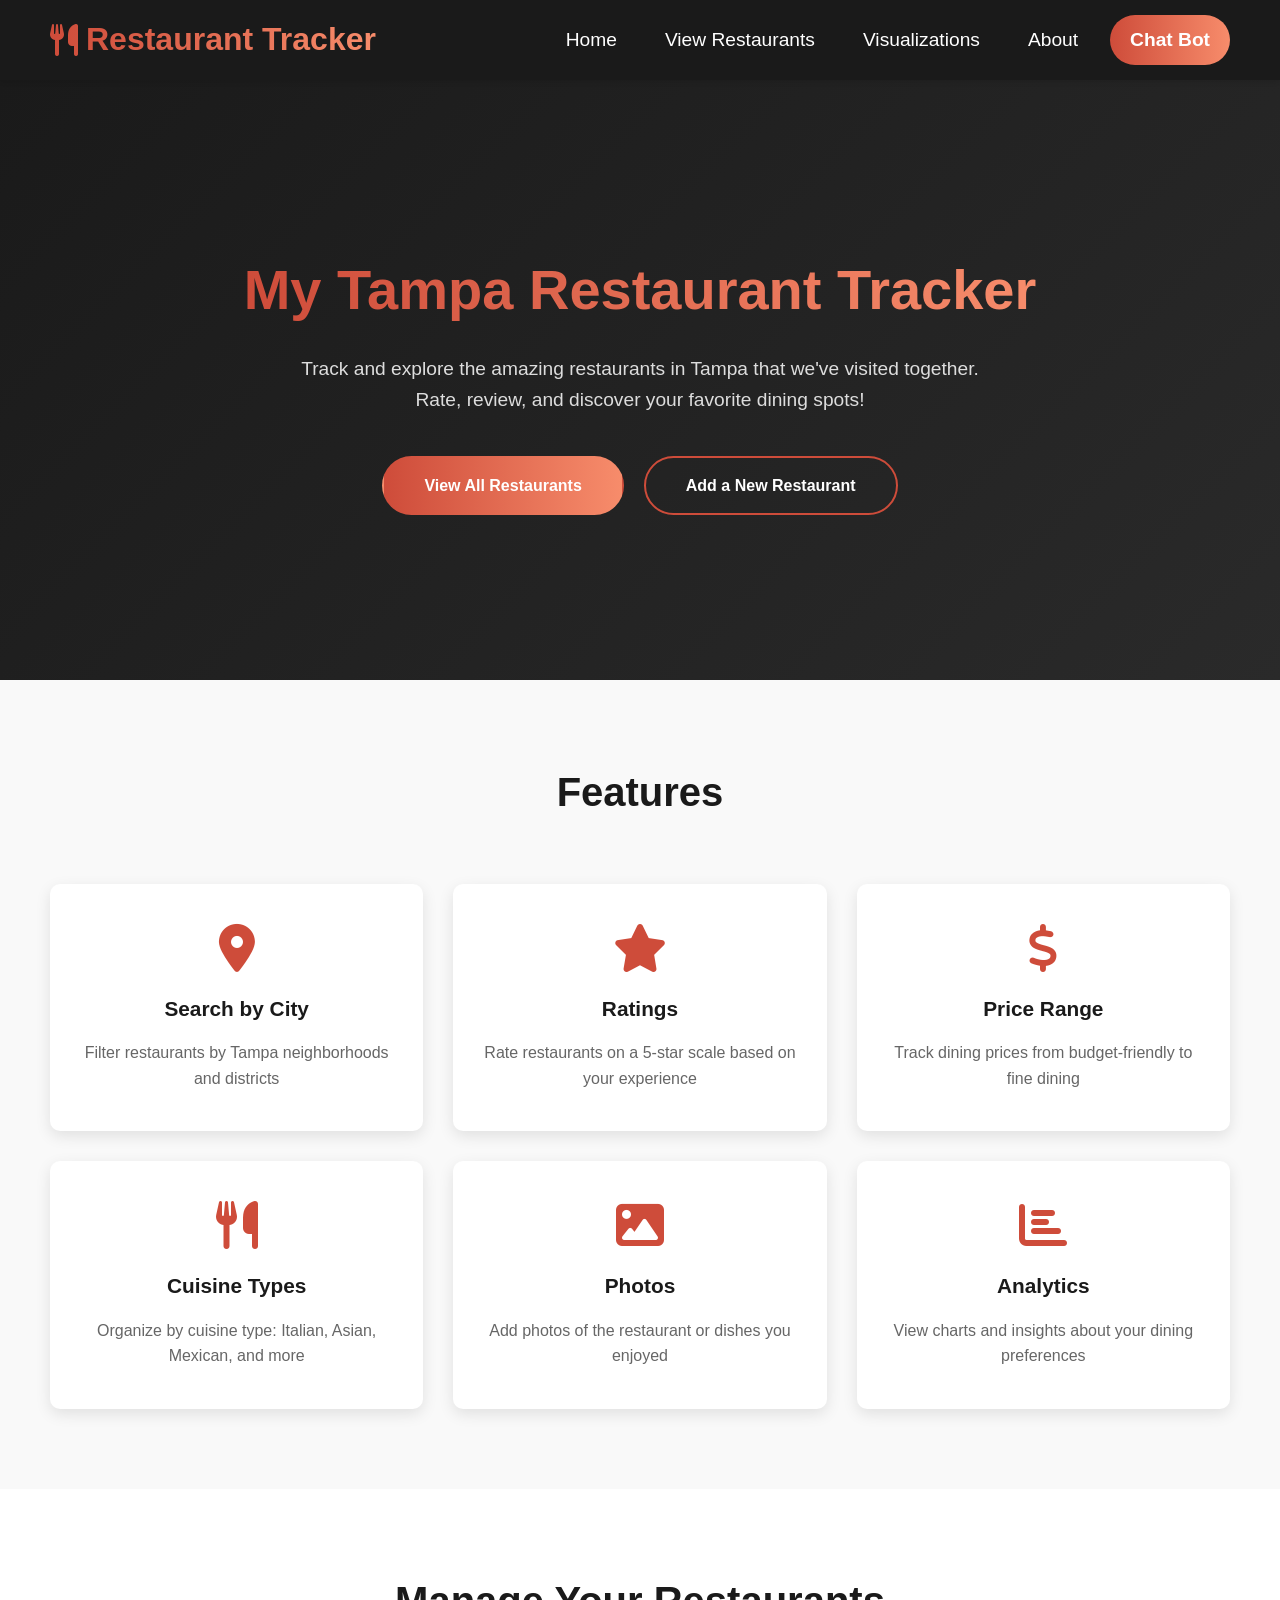
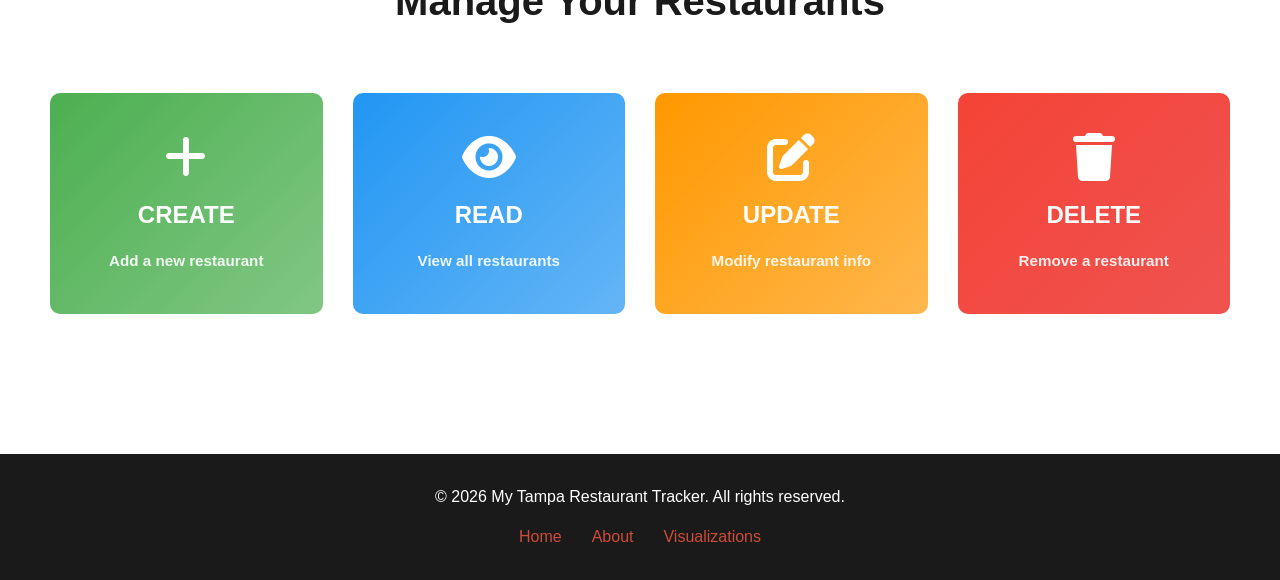
==== My-Tampa-Restaurant-Tracker/index.html @ 0e8261d6 "Finished all logic excluding botpress bot" ====
<!DOCTYPE html>
<html lang="en">
<head>
    <meta charset="UTF-8">
    <meta name="viewport" content="width=device-width, initial-scale=1.0">
    <title>Our Restaurant Tracker</title>
    <link rel="stylesheet" href="styles.css">
    <link rel="stylesheet" href="https://cdnjs.cloudflare.com/ajax/libs/font-awesome/6.4.0/css/all.min.css">
</head>
<body>
    <nav class="navbar">
        <div class="navbar_container">
            <a href="index.html" id="navbar_logo">
                <i class="fas fa-utensils"></i> Restaurant Tracker
            </a>
            <div class="navbar_toggle" id="mobile-menu">
                <span class="bar"></span> <span class="bar"></span> <span class="bar"></span>
            </div>
            <ul class="navbar_menu">
                <li>
                    <a href="index.html" class="navbar_links">Home</a>
                </li>
                <li>
                    <a href="read.html" class="navbar_links">View Restaurants</a>
                </li>
                <li>
                    <a href="visualizations.html" class="navbar_links">Visualizations</a>
                </li>
                <li>
                    <a href="about.html" class="navbar_links">About</a>
                </li>
                <li class="navbar_item">
                    <a href="mybot.html" class="button">Chat Bot</a>
                </li>
            </ul>
        </div>
    </nav>

    <!-- Hero Section -->
    <section class="hero">
        <div class="hero_container">
            <div class="hero_content">
                <h1 class="hero_title">My Tampa Restaurant Tracker</h1>
                <p class="hero_description">Track and explore the amazing restaurants in Tampa that we've visited together. Rate, review, and discover your favorite dining spots!</p>
                <div class="hero_buttons">
                    <a href="read.html" class="btn btn_primary">View All Restaurants</a>
                    <a href="create.html" class="btn btn_secondary">Add a New Restaurant</a>
                </div>
            </div>
        </div>
    </section>

    <!-- Features Section -->
    <section class="features">
        <h2>Features</h2>
        <div class="features_grid">
            <div class="feature_card">
                <i class="fas fa-map-marker-alt"></i>
                <h3>Search by City</h3>
                <p>Filter restaurants by Tampa neighborhoods and districts</p>
            </div>
            <div class="feature_card">
                <i class="fas fa-star"></i>
                <h3>Ratings</h3>
                <p>Rate restaurants on a 5-star scale based on your experience</p>
            </div>
            <div class="feature_card">
                <i class="fas fa-dollar-sign"></i>
                <h3>Price Range</h3>
                <p>Track dining prices from budget-friendly to fine dining</p>
            </div>
            <div class="feature_card">
                <i class="fas fa-utensils"></i>
                <h3>Cuisine Types</h3>
                <p>Organize by cuisine type: Italian, Asian, Mexican, and more</p>
            </div>
            <div class="feature_card">
                <i class="fas fa-image"></i>
                <h3>Photos</h3>
                <p>Add photos of the restaurant or dishes you enjoyed</p>
            </div>
            <div class="feature_card">
                <i class="fas fa-chart-bar"></i>
                <h3>Analytics</h3>
                <p>View charts and insights about your dining preferences</p>
            </div>
        </div>
    </section>

    <!-- CRUD Operations Section -->
    <section class="crud_section">
        <h2>Manage Your Restaurants</h2>
        <div class="crud_buttons_container">
            <a href="create.html" class="crud_btn create_btn">
                <i class="fas fa-plus"></i>
                <span>CREATE</span>
                <p>Add a new restaurant</p>
            </a>
            <a href="read.html" class="crud_btn read_btn">
                <i class="fas fa-eye"></i>
                <span>READ</span>
                <p>View all restaurants</p>
            </a>
            <a href="update.html" class="crud_btn update_btn">
                <i class="fas fa-edit"></i>
                <span>UPDATE</span>
                <p>Modify restaurant info</p>
            </a>
            <a href="delete.html" class="crud_btn delete_btn">
                <i class="fas fa-trash"></i>
                <span>DELETE</span>
                <p>Remove a restaurant</p>
            </a>
        </div>
    </section>

    <!-- Footer -->
    <footer class="footer">
        <div class="footer_container">
            <p>&copy; 2026 My Tampa Restaurant Tracker. All rights reserved.</p>
            <div class="footer_links">
                <a href="index.html">Home</a>
                <a href="about.html">About</a>
                <a href="visualizations.html">Visualizations</a>
            </div>
        </div>
    </footer>

    <script src="script.js"></script>
</body>
</html>
---- My-Tampa-Restaurant-Tracker/styles.css ----
/* ===== GENERAL STYLES ===== */
* {
    box-sizing: border-box;
    margin: 0;
    padding: 0;
    font-family: 'Segoe UI', Tahoma, Geneva, Verdana, sans-serif;
}

body {
    line-height: 1.6;
    color: #333;
}

/* ===== NAVBAR ===== */
.navbar {
    background-color: #1a1a1a;
    height: 80px;
    display: flex;
    align-items: center;
    justify-content: center;
    font-size: 1.2rem;
    position: sticky;
    top: 0;
    z-index: 999;
    box-shadow: 0 2px 5px rgba(0, 0, 0, 0.1);
}

.navbar_container {
    display: flex;
    justify-content: space-between;
    align-items: center;
    height: 80px;
    z-index: 1;
    width: 100%;
    max-width: 1300px;
    padding: 0 50px;
    margin: 0 auto;
}

#navbar_logo {
    background: linear-gradient(to right, #ce4c3a, #f78c6b);
    background-size: 100%;
    -webkit-background-clip: text;
    -moz-background-clip: text;
    -webkit-text-fill-color: transparent;
    -moz-text-fill-color: transparent;
    display: flex;
    align-items: center;
    cursor: pointer;
    text-decoration: none;
    font-size: 2rem;
    font-weight: bold;
}

#navbar_logo i {
    margin-right: 0.5rem;
}

.navbar_menu {
    display: flex;
    align-items: center;
    list-style: none;
    text-align: center;
    gap: 1rem;
}

.navbar_item {
    height: 80px;
    display: flex;
    align-items: center;
}

.navbar_links {
    color: #fff;
    display: flex;
    align-items: center;
    justify-content: center;
    text-decoration: none;
    padding: 0.75rem 1rem;
    height: 100%;
    font-weight: 500;
    transition: all 0.3s ease;
}

.navbar_links:hover {
    color: #ce4c3a;
}

.button {
    display: flex;
    justify-content: center;
    align-items: center;
    text-decoration: none;
    padding: 10px 20px;
    border: none;
    outline: none;
    border-radius: 25px;
    background: linear-gradient(to right, #ce4c3a, #f78c6b);
    color: #fff;
    font-weight: 600;
    transition: all 0.3s ease;
    cursor: pointer;
}

.button:hover {
    transform: scale(1.05);
    box-shadow: 0 5px 15px rgba(206, 76, 58, 0.3);
}

/* ===== HERO SECTION ===== */
.hero {
    background: linear-gradient(135deg, #1a1a1a 0%, #2a2a2a 100%);
    color: #fff;
    padding: 100px 50px;
    text-align: center;
    min-height: 600px;
    display: flex;
    align-items: center;
    justify-content: center;
}

.hero_container {
    max-width: 900px;
    margin: 0 auto;
}

.hero_title {
    font-size: 3.5rem;
    margin-bottom: 20px;
    background: linear-gradient(to right, #ce4c3a, #f78c6b);
    -webkit-background-clip: text;
    -moz-background-clip: text;
    -webkit-text-fill-color: transparent;
    -moz-text-fill-color: transparent;
}

.hero_description {
    font-size: 1.2rem;
    margin-bottom: 40px;
    color: #ddd;
    max-width: 700px;
    margin-left: auto;
    margin-right: auto;
}

.hero_buttons {
    display: flex;
    gap: 20px;
    justify-content: center;
    flex-wrap: wrap;
}

.btn {
    display: inline-block;
    padding: 15px 40px;
    border-radius: 50px;
    text-decoration: none;
    font-weight: 600;
    transition: all 0.3s ease;
    border: 2px solid transparent;
    cursor: pointer;
}

.btn_primary {
    background: linear-gradient(to right, #ce4c3a, #f78c6b);
    color: #fff;
}

.btn_primary:hover {
    transform: translateY(-3px);
    box-shadow: 0 10px 25px rgba(206, 76, 58, 0.3);
}

.btn_secondary {
    background: transparent;
    color: #fff;
    border: 2px solid #ce4c3a;
}

.btn_secondary:hover {
    background: #ce4c3a;
    transform: translateY(-3px);
}

/* ===== FEATURES SECTION ===== */
.features {
    padding: 80px 50px;
    background-color: #f9f9f9;
}

.features h2 {
    text-align: center;
    font-size: 2.5rem;
    margin-bottom: 60px;
    color: #1a1a1a;
}

.features_grid {
    display: grid;
    grid-template-columns: repeat(auto-fit, minmax(300px, 1fr));
    gap: 30px;
    max-width: 1300px;
    margin: 0 auto;
}

.feature_card {
    background: #fff;
    padding: 40px 30px;
    border-radius: 10px;
    text-align: center;
    box-shadow: 0 5px 15px rgba(0, 0, 0, 0.1);
    transition: all 0.3s ease;
}

.feature_card:hover {
    transform: translateY(-10px);
    box-shadow: 0 15px 35px rgba(0, 0, 0, 0.15);
}

.feature_card i {
    font-size: 3rem;
    color: #ce4c3a;
    margin-bottom: 20px;
}

.feature_card h3 {
    font-size: 1.3rem;
    margin-bottom: 15px;
    color: #1a1a1a;
}

.feature_card p {
    color: #666;
    line-height: 1.6;
}

/* ===== CRUD SECTION ===== */
.crud_section {
    padding: 80px 50px;
    background-color: #fff;
}

.crud_section h2 {
    text-align: center;
    font-size: 2.5rem;
    margin-bottom: 60px;
    color: #1a1a1a;
}

.crud_buttons_container {
    display: grid;
    grid-template-columns: repeat(auto-fit, minmax(250px, 1fr));
    gap: 30px;
    max-width: 1300px;
    margin: 0 auto;
}

.crud_btn {
    display: flex;
    flex-direction: column;
    align-items: center;
    justify-content: center;
    padding: 40px;
    border-radius: 10px;
    text-decoration: none;
    color: #fff;
    font-weight: 600;
    transition: all 0.3s ease;
    text-align: center;
    gap: 15px;
}

.crud_btn i {
    font-size: 3rem;
}

.crud_btn span {
    font-size: 1.5rem;
    font-weight: bold;
}

.crud_btn p {
    font-size: 0.95rem;
    opacity: 0.9;
}

.create_btn {
    background: linear-gradient(135deg, #4CAF50, #81C784);
}

.read_btn {
    background: linear-gradient(135deg, #2196F3, #64B5F6);
}

.update_btn {
    background: linear-gradient(135deg, #FF9800, #FFB74D);
}

.delete_btn {
    background: linear-gradient(135deg, #f44336, #ef5350);
}

.crud_btn:hover {
    transform: translateY(-10px) scale(1.05);
    box-shadow: 0 15px 40px rgba(0, 0, 0, 0.2);
}

/* ===== FOOTER ===== */
.footer {
    background-color: #1a1a1a;
    color: #fff;
    text-align: center;
    padding: 30px;
    margin-top: 60px;
}

.footer_container {
    max-width: 1300px;
    margin: 0 auto;
}

.footer_links {
    margin-top: 15px;
    display: flex;
    justify-content: center;
    gap: 30px;
}

.footer_links a {
    color: #ce4c3a;
    text-decoration: none;
    transition: all 0.3s ease;
}

.footer_links a:hover {
    color: #f78c6b;
}

/* ===== MOBILE NAVBAR TOGGLE ===== */
.navbar_toggle {
    display: none;
    flex-direction: column;
    cursor: pointer;
}

.bar {
    width: 25px;
    height: 3px;
    background-color: #ce4c3a;
    margin: 5px auto;
    transition: all 0.3s ease;
}

/* ===== PAGE TITLES ===== */
.page_title {
    font-size: 2.5rem;
    color: #1a1a1a;
    margin: 40px 0 30px 0;
    text-align: center;
    background: linear-gradient(to right, #ce4c3a, #f78c6b);
    -webkit-background-clip: text;
    -moz-background-clip: text;
    -webkit-text-fill-color: transparent;
    -moz-text-fill-color: transparent;
}

/* ===== CONTENT CONTAINER ===== */
.container {
    max-width: 1300px;
    margin: 0 auto;
    padding: 40px 50px;
}

/* ===== RESPONSIVE DESIGN ===== */
@media screen and (max-width: 960px) {
    .navbar_container {
        padding: 0 30px;
    }

    #navbar_logo {
        font-size: 1.5rem;
    }

    .navbar_menu {
        display: flex;
        flex-direction: column;
        width: 100%;
        position: absolute;
        top: 80px;
        left: -100%;
        opacity: 1;
        transition: all 0.5s ease;
        background-color: #1a1a1a;
    }

    .navbar_menu.active {
        left: 0;
        opacity: 1;
        transition: all 0.5s ease;
        z-index: 1;
    }

    .navbar_links {
        padding: 1rem;
        width: 100%;
        display: table;
    }

    .navbar_links:hover {
        background-color: #ce4c3a;
        color: #fff;
        transform: scale(1.1);
    }

    .button {
        width: 80%;
        display: flex;
        justify-content: center;
        align-items: center;
        margin: 0 auto;
    }

    .navbar_toggle {
        display: flex;
    }

    .hero_title {
        font-size: 2rem;
    }

    .hero_description {
        font-size: 1rem;
    }

    .hero {
        padding: 60px 30px;
        min-height: 400px;
    }

    .hero_buttons {
        flex-direction: column;
        align-items: center;
    }

    .btn {
        width: 100%;
        max-width: 400px;
    }

    .features {
        padding: 50px 30px;
    }

    .features h2 {
        font-size: 2rem;
    }

    .features_grid {
        grid-template-columns: 1fr;
    }

    .crud_section {
        padding: 50px 30px;
    }

    .crud_buttons_container {
        grid-template-columns: repeat(2, 1fr);
    }

    .container {
        padding: 30px 20px;
    }
}

@media screen and (max-width: 768px) {
    .navbar_container {
        padding: 0 20px;
    }

    #navbar_logo {
        font-size: 1.3rem;
    }

    .hero_title {
        font-size: 1.5rem;
    }

    .features h2 {
        font-size: 1.5rem;
    }

    .crud_buttons_container {
        grid-template-columns: 1fr;
    }

    .page_title {
        font-size: 1.8rem;
    }

    .table_responsive {
        font-size: 0.9rem;
    }
}

@media screen and (max-width: 480px) {
    .navbar_container {
        padding: 0 15px;
    }

    #navbar_logo {
        font-size: 1rem;
    }

    #navbar_logo i {
        margin-right: 0.3rem;
    }

    .hero {
        padding: 40px 20px;
        min-height: 300px;
    }

    .hero_title {
        font-size: 1.3rem;
    }

    .hero_description {
        font-size: 0.9rem;
    }

    .hero_buttons {
        gap: 10px;
    }

    .btn {
        padding: 10px 20px;
        font-size: 0.9rem;
    }

    .features {
        padding: 40px 15px;
    }

    .features h2 {
        font-size: 1.3rem;
        margin-bottom: 30px;
    }

    .feature_card {
        padding: 25px 15px;
    }

    .feature_card i {
        font-size: 2rem;
    }

    .crud_btn {
        padding: 25px 15px;
    }

    .crud_btn i {
        font-size: 2rem;
    }

    .crud_btn span {
        font-size: 1.1rem;
    }

    .page_title {
        font-size: 1.3rem;
    }

    .container {
        padding: 20px 15px;
    }
}

/* ===== FORMS STYLES ===== */
.form_wrapper {
    background: #fff;
    padding: 40px;
    border-radius: 10px;
    box-shadow: 0 5px 15px rgba(0, 0, 0, 0.1);
    margin: 30px 0;
}

.restaurant_form {
    display: flex;
    flex-direction: column;
    gap: 20px;
}

.form_group {
    display: flex;
    flex-direction: column;
}

.form_group label {
    font-weight: 600;
    margin-bottom: 8px;
    color: #1a1a1a;
}

.form_group input,
.form_group select,
.form_group textarea {
    padding: 12px;
    border: 2px solid #e0e0e0;
    border-radius: 5px;
    font-size: 1rem;
    font-family: inherit;
    transition: all 0.3s ease;
}

.form_group input:focus,
.form_group select:focus,
.form_group textarea:focus {
    outline: none;
    border-color: #ce4c3a;
    box-shadow: 0 0 0 3px rgba(206, 76, 58, 0.1);
}

.form_row {
    display: grid;
    grid-template-columns: repeat(2, 1fr);
    gap: 20px;
}

.form_buttons {
    display: flex;
    gap: 15px;
    margin-top: 20px;
    flex-wrap: wrap;
}

.form_buttons .btn {
    flex: 1;
    min-width: 150px;
    padding: 12px 20px;
}

.select_restaurant {
    background: #f5f5f5;
    padding: 20px;
    border-radius: 5px;
    margin-bottom: 30px;
}

.select_restaurant label {
    font-weight: 600;
    display: block;
    margin-bottom: 10px;
}

.filter_select {
    width: 100%;
    padding: 10px;
    border: 2px solid #e0e0e0;
    border-radius: 5px;
    font-size: 1rem;
}

/* ===== FILTERS ===== */
.filters {
    display: grid;
    grid-template-columns: repeat(3, 1fr);
    gap: 15px;
    margin: 30px 0;
}

.search_input {
    padding: 12px;
    border: 2px solid #e0e0e0;
    border-radius: 5px;
    font-size: 1rem;
    width: 100%;
}

.search_input:focus {
    outline: none;
    border-color: #ce4c3a;
}

/* ===== RESTAURANT GRID ===== */
.restaurants_grid {
    display: grid;
    grid-template-columns: repeat(auto-fill, minmax(300px, 1fr));
    gap: 25px;
    margin: 30px 0;
}

.restaurant_card {
    background: #fff;
    border-radius: 10px;
    overflow: hidden;
    box-shadow: 0 5px 15px rgba(0, 0, 0, 0.1);
    transition: all 0.3s ease;
}

.restaurant_card:hover {
    transform: translateY(-10px);
    box-shadow: 0 15px 35px rgba(0, 0, 0, 0.15);
}

.restaurant_image {
    width: 100%;
    height: 200px;
    background: linear-gradient(135deg, #ce4c3a, #f78c6b);
    display: flex;
    align-items: center;
    justify-content: center;
    color: #fff;
    font-size: 3rem;
}

.restaurant_image img {
    width: 100%;
    height: 100%;
    object-fit: cover;
}

.restaurant_info {
    padding: 20px;
}

.restaurant_info h3 {
    font-size: 1.3rem;
    margin-bottom: 8px;
    color: #1a1a1a;
}

.restaurant_meta {
    display: flex;
    flex-direction: column;
    gap: 8px;
    margin: 15px 0;
    font-size: 0.95rem;
    color: #666;
}

.restaurant_meta p {
    display: flex;
    align-items: center;
    gap: 8px;
}

.restaurant_rating {
    color: #ce4c3a;
    font-weight: 600;
}

/* ===== CHARTS SECTION ===== */
.charts_grid {
    display: grid;
    grid-template-columns: repeat(auto-fit, minmax(500px, 1fr));
    gap: 30px;
    margin: 30px 0;
}

.chart_container {
    background: #fff;
    padding: 25px;
    border-radius: 10px;
    box-shadow: 0 5px 15px rgba(0, 0, 0, 0.1);
}

.chart_container h2 {
    font-size: 1.3rem;
    margin-bottom: 20px;
    color: #1a1a1a;
    display: flex;
    align-items: center;
    gap: 10px;
}

.chart_container canvas {
    max-height: 300px;
}

.section_subtitle {
    text-align: center;
    color: #666;
    font-size: 1.1rem;
    margin: 0 0 40px 0;
}

/* ===== STATS SUMMARY ===== */
.stats_summary {
    margin: 60px 0;
}

.stats_summary h2 {
    text-align: center;
    font-size: 2rem;
    margin-bottom: 40px;
    color: #1a1a1a;
}

.stats_grid {
    display: grid;
    grid-template-columns: repeat(auto-fit, minmax(200px, 1fr));
    gap: 20px;
}

.stat_card {
    background: linear-gradient(135deg, #1a1a1a, #2a2a2a);
    color: #fff;
    padding: 30px;
    border-radius: 10px;
    text-align: center;
    box-shadow: 0 5px 15px rgba(0, 0, 0, 0.2);
}

.stat_card h3 {
    font-size: 0.95rem;
    opacity: 0.8;
    margin-bottom: 15px;
    text-transform: uppercase;
    letter-spacing: 1px;
}

.stat_number {
    font-size: 2.5rem;
    font-weight: bold;
    color: #ce4c3a;
    margin-bottom: 10px;
}

.stat_subtext {
    font-size: 0.9rem;
    opacity: 0.7;
}

/* ===== ABOUT PAGE STYLES ===== */
.about_section {
    margin: 50px 0;
    padding: 30px 0;
    border-bottom: 1px solid #e0e0e0;
}

.about_section:last-child {
    border-bottom: none;
}

.about_section h2 {
    font-size: 1.8rem;
    margin-bottom: 25px;
    color: #1a1a1a;
}

.about_section p {
    color: #666;
    line-height: 1.8;
    font-size: 1rem;
    margin-bottom: 15px;
}

.team_grid {
    display: grid;
    grid-template-columns: repeat(auto-fit, minmax(300px, 1fr));
    gap: 30px;
    margin: 30px 0;
}

.team_member {
    background: #fff;
    padding: 30px;
    border-radius: 10px;
    text-align: center;
    box-shadow: 0 5px 15px rgba(0, 0, 0, 0.1);
    transition: all 0.3s ease;
}

.team_member:hover {
    transform: translateY(-10px);
    box-shadow: 0 15px 35px rgba(0, 0, 0, 0.15);
}

.member_avatar {
    font-size: 4rem;
    color: #ce4c3a;
    margin-bottom: 15px;
}

.team_member h3 {
    font-size: 1.5rem;
    margin-bottom: 8px;
    color: #1a1a1a;
}

.role {
    color: #ce4c3a;
    font-weight: 600;
    margin-bottom: 15px;
}

.contributions {
    color: #666;
    font-size: 0.95rem;
    text-align: left;
}

.contributions ul {
    margin: 15px 0 0 20px;
}

.contributions li {
    margin: 8px 0;
}

/* ===== DATA MODEL ===== */
.data_model_container {
    background: #f9f9f9;
    padding: 30px;
    border-radius: 10px;
    margin: 30px 0;
    overflow-x: auto;
}

.data_model_svg {
    width: 100%;
    min-width: 600px;
    height: auto;
}

/* ===== TECH GRID ===== */
.tech_grid {
    display: grid;
    grid-template-columns: repeat(auto-fit, minmax(150px, 1fr));
    gap: 20px;
    margin: 30px 0;
}

.tech_item {
    background: linear-gradient(135deg, #ce4c3a, #f78c6b);
    color: #fff;
    padding: 25px;
    border-radius: 10px;
    text-align: center;
    box-shadow: 0 5px 15px rgba(206, 76, 58, 0.2);
    transition: all 0.3s ease;
}

.tech_item:hover {
    transform: scale(1.05);
}

.tech_item i {
    font-size: 2.5rem;
    margin-bottom: 10px;
    display: block;
}

.tech_item p {
    font-size: 0.95rem;
    font-weight: 600;
}

.github_link {
    display: inline-block;
    margin-top: 15px;
    padding: 12px 25px;
    background: #1a1a1a;
    color: #fff;
    text-decoration: none;
    border-radius: 5px;
    transition: all 0.3s ease;
}

.github_link:hover {
    background: #ce4c3a;
    transform: translateY(-3px);
}

.github_link i {
    margin-right: 8px;
}

/* ===== CHATBOT PAGE ===== */
.chatbot_wrapper {
    background: #fff;
    padding: 40px;
    border-radius: 10px;
    box-shadow: 0 5px 15px rgba(0, 0, 0, 0.1);
    margin: 30px 0;
}

.chatbot_header {
    text-align: center;
    margin-bottom: 40px;
    padding-bottom: 20px;
    border-bottom: 2px solid #e0e0e0;
}

.chatbot_header h2 {
    font-size: 1.8rem;
    margin-bottom: 10px;
    color: #1a1a1a;
}

.chatbot_header p {
    color: #666;
}

.chatbot_info {
    display: grid;
    grid-template-columns: repeat(auto-fit, minmax(300px, 1fr));
    gap: 30px;
    margin-bottom: 40px;
}

.info_section {
    background: #f9f9f9;
    padding: 25px;
    border-radius: 8px;
    border-left: 4px solid #ce4c3a;
}

.info_section h3 {
    font-size: 1.2rem;
    margin-bottom: 15px;
    color: #1a1a1a;
    display: flex;
    align-items: center;
    gap: 10px;
}

.info_section ul,
.info_section ol {
    margin-left: 20px;
    color: #666;
    line-height: 1.8;
}

.info_section li {
    margin: 8px 0;
}

.example_btn {
    background: #ce4c3a;
    color: #fff;
    border: none;
    padding: 10px 20px;
    border-radius: 5px;
    cursor: pointer;
    font-weight: 600;
    transition: all 0.3s ease;
}

.example_btn:hover {
    background: #f78c6b;
    transform: scale(1.05);
}

.examples_list {
    margin-top: 15px;
    padding: 15px;
    background: #fff;
    border-radius: 5px;
    border: 1px solid #e0e0e0;
}

.examples_list p {
    margin: 8px 0;
    color: #666;
}

.botpress_container {
    background: linear-gradient(135deg, #f9f9f9, #f0f0f0);
    padding: 40px;
    border-radius: 10px;
    margin: 40px 0;
    text-align: center;
    min-height: 500px;
    display: flex;
    align-items: center;
    justify-content: center;
    border: 2px dashed #ce4c3a;
}

.embed_placeholder {
    text-align: center;
    color: #999;
}

.embed_placeholder i {
    font-size: 3rem;
    color: #ce4c3a;
    margin-bottom: 15px;
}

.embed_placeholder h3 {
    color: #1a1a1a;
    margin-bottom: 10px;
}

.embed_placeholder p {
    color: #666;
    margin: 8px 0;
}

.embed_placeholder ol {
    text-align: left;
    display: inline-block;
    color: #666;
}

.setup_steps {
    text-align: left;
    margin: 20px 0;
    padding-left: 25px;
}

.setup_steps li {
    margin: 15px 0;
    line-height: 1.8;
}

.setup_steps ul {
    margin: 10px 0 10px 20px;
}

/* ===== CRUD ACTIONS ===== */
.crud_actions {
    text-align: center;
    margin: 40px 0;
}

.crud_actions .btn {
    margin: 0 10px;
}

/* ===== DELETE PAGE ===== */
.delete_wrapper {
    background: #fff;
    padding: 30px;
    border-radius: 10px;
    box-shadow: 0 5px 15px rgba(0, 0, 0, 0.1);
}

.restaurants_list h2 {
    font-size: 1.5rem;
    margin-bottom: 25px;
    color: #1a1a1a;
}

.restaurant_delete_items {
    display: flex;
    flex-direction: column;
    gap: 15px;
}

.delete_item {
    display: flex;
    justify-content: space-between;
    align-items: center;
    background: #f9f9f9;
    padding: 20px;
    border-radius: 8px;
    border-left: 4px solid #ce4c3a;
    transition: all 0.3s ease;
}

.delete_item:hover {
    background: #f0f0f0;
    box-shadow: 0 5px 15px rgba(0, 0, 0, 0.1);
}

.delete_item_info {
    text-align: left;
    flex: 1;
}

.delete_item_info h3 {
    font-size: 1.2rem;
    margin-bottom: 5px;
    color: #1a1a1a;
}

.delete_item_info p {
    color: #666;
    font-size: 0.95rem;
}

.delete_item_info .rating {
    color: #ce4c3a;
    font-weight: 600;
    margin-top: 5px;
}

.btn_delete {
    background: #f44336 !important;
    padding: 10px 20px !important;
    white-space: nowrap;
}

.btn_delete:hover {
    background: #ef5350 !important;
}

/* ===== INFO BOX ===== */
.info_box {
    background: linear-gradient(135deg, #e3f2fd, #f3e5f5);
    border-left: 4px solid #2196F3;
    padding: 25px;
    border-radius: 8px;
    margin: 30px 0;
}

.info_box h3 {
    color: #1a1a1a;
    margin-bottom: 10px;
    font-size: 1.1rem;
}

.info_box p {
    color: #666;
    line-height: 1.8;
}

/* ===== RESPONSIVE FORMS ===== */
@media screen and (max-width: 768px) {
    .form_row {
        grid-template-columns: 1fr;
    }

    .form_wrapper {
        padding: 25px;
    }

    .filters {
        grid-template-columns: 1fr;
    }

    .form_buttons {
        flex-direction: column;
    }

    .form_buttons .btn {
        min-width: unset;
    }

    .charts_grid {
        grid-template-columns: 1fr;
    }

    .team_grid {
        grid-template-columns: 1fr;
    }

    .delete_item {
        flex-direction: column;
        align-items: flex-start;
        gap: 15px;
    }

    .restaurants_grid {
        grid-template-columns: repeat(auto-fill, minmax(250px, 1fr));
    }

    .chatbot_info {
        grid-template-columns: 1fr;
    }
}
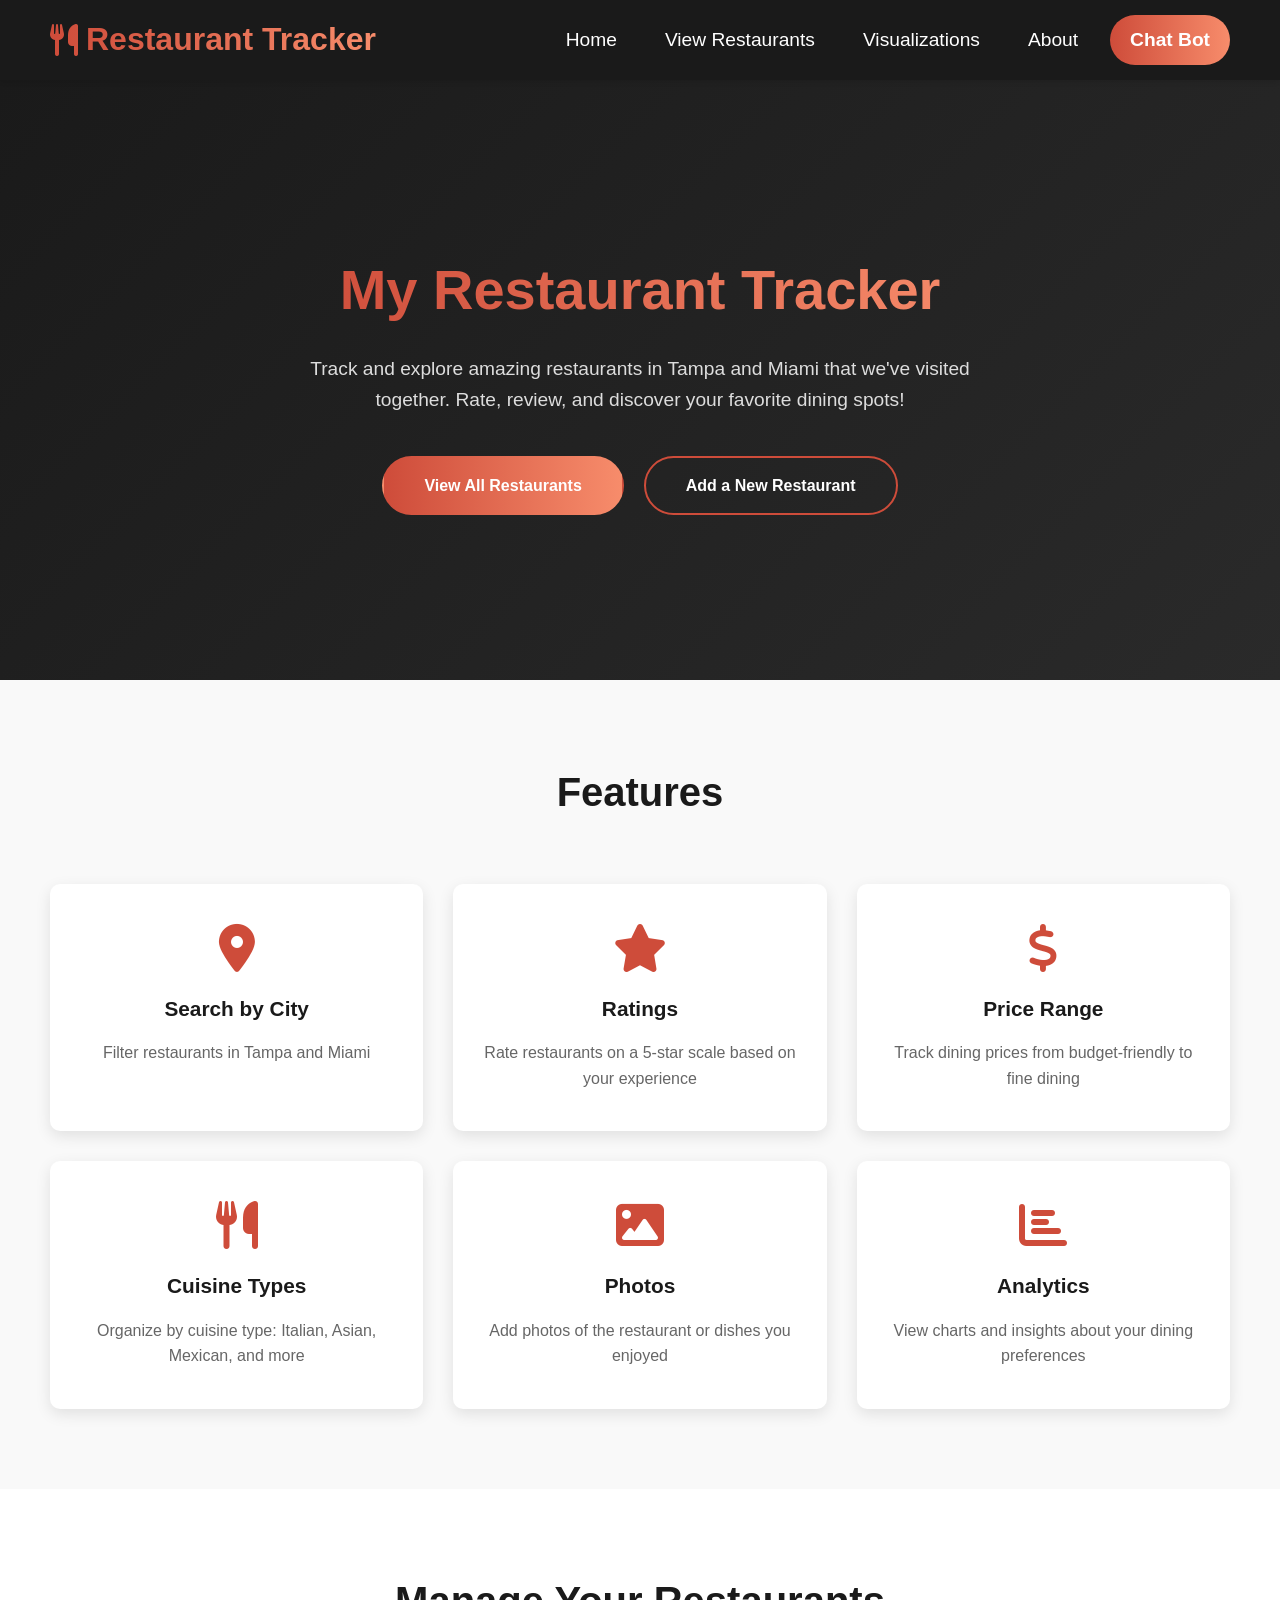
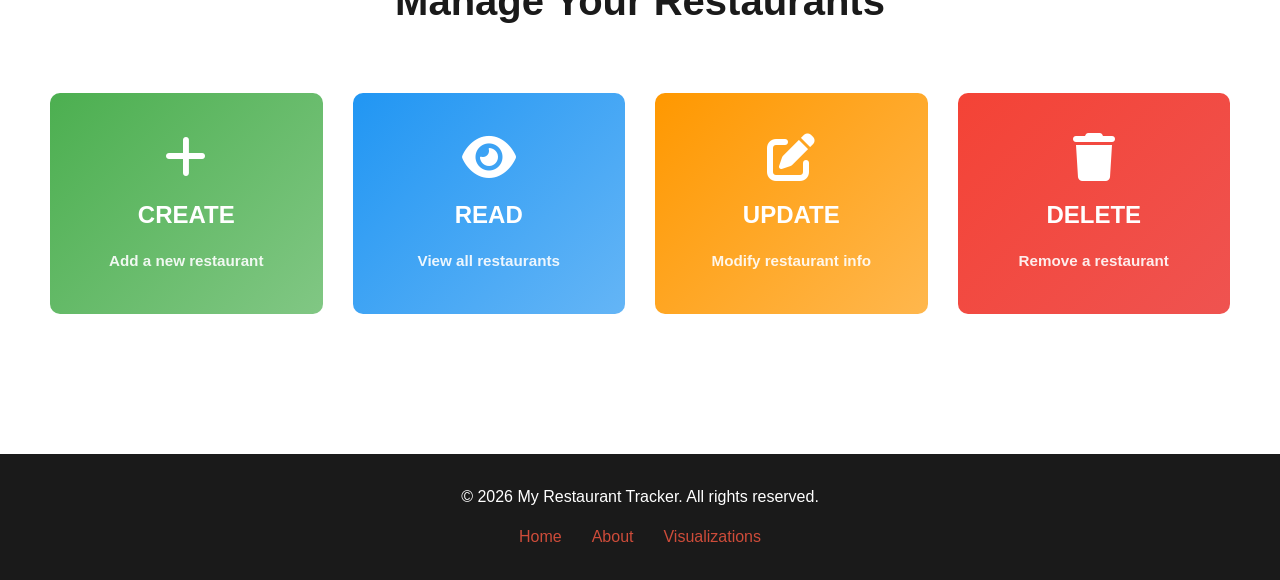
==== commit 04865aab: "Fixed some typos and visual errors" ====
--- a/My-Tampa-Restaurant-Tracker/index.html
+++ b/My-Tampa-Restaurant-Tracker/index.html
@@ -40,8 +40,8 @@
     <section class="hero">
         <div class="hero_container">
             <div class="hero_content">
-                <h1 class="hero_title">My Tampa Restaurant Tracker</h1>
-                <p class="hero_description">Track and explore the amazing restaurants in Tampa that we've visited together. Rate, review, and discover your favorite dining spots!</p>
+                <h1 class="hero_title">My Restaurant Tracker</h1>
+                <p class="hero_description">Track and explore amazing restaurants in Tampa and Miami that we've visited together. Rate, review, and discover your favorite dining spots!</p>
                 <div class="hero_buttons">
                     <a href="read.html" class="btn btn_primary">View All Restaurants</a>
                     <a href="create.html" class="btn btn_secondary">Add a New Restaurant</a>
@@ -57,7 +57,7 @@
             <div class="feature_card">
                 <i class="fas fa-map-marker-alt"></i>
                 <h3>Search by City</h3>
-                <p>Filter restaurants by Tampa neighborhoods and districts</p>
+                <p>Filter restaurants in Tampa and Miami</p>
             </div>
             <div class="feature_card">
                 <i class="fas fa-star"></i>
@@ -117,7 +117,7 @@
     <!-- Footer -->
     <footer class="footer">
         <div class="footer_container">
-            <p>&copy; 2026 My Tampa Restaurant Tracker. All rights reserved.</p>
+            <p>&copy; 2026 My Restaurant Tracker. All rights reserved.</p>
             <div class="footer_links">
                 <a href="index.html">Home</a>
                 <a href="about.html">About</a>
